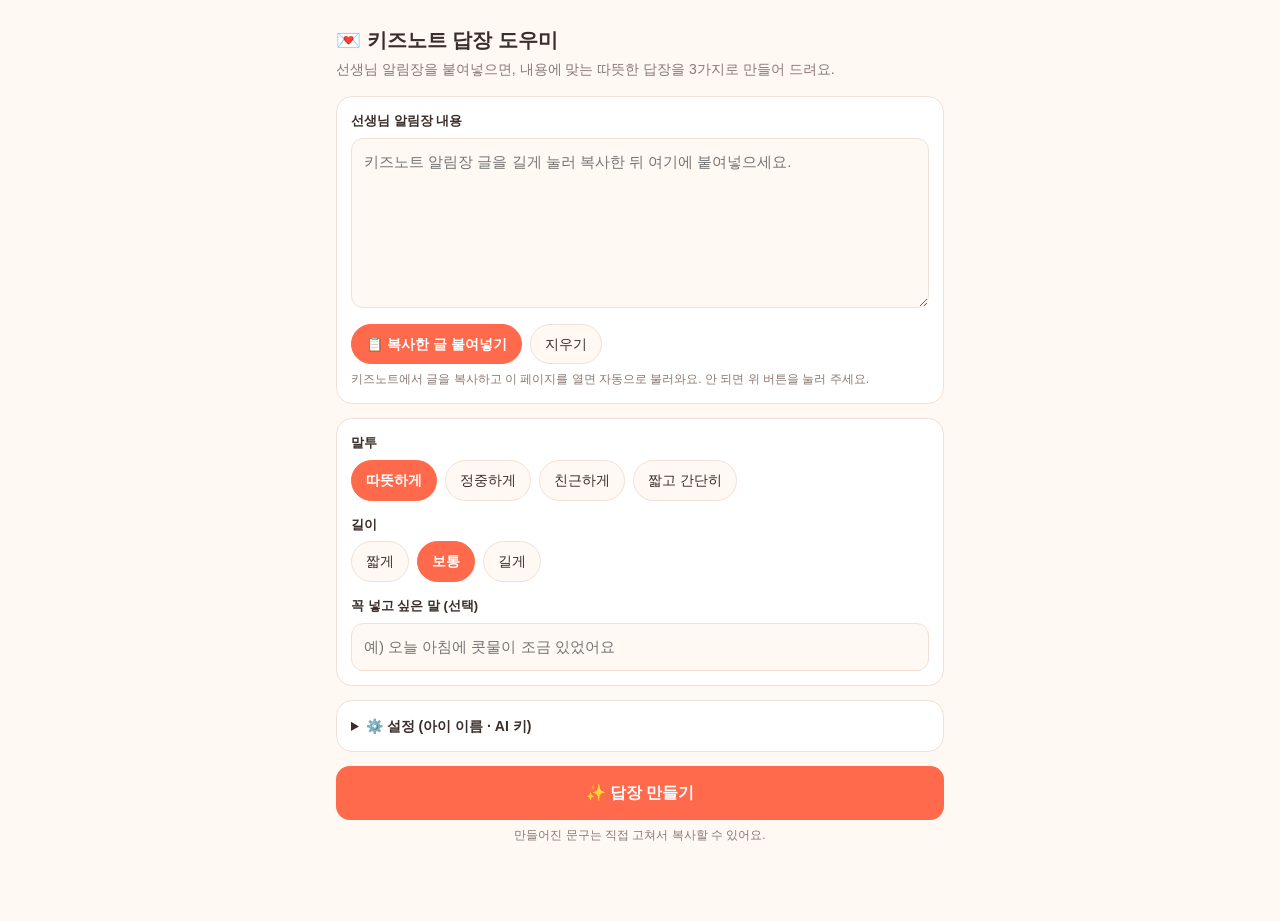
==== index.html @ 62b1a1df "Create index.html" ====
<!DOCTYPE html>
<html lang="ko">
<head>
<meta charset="UTF-8">
<meta name="viewport" content="width=device-width, initial-scale=1">
<title>키즈노트 답장 도우미</title>
<style>
  :root{
    --bg:#fff8f3; --card:#ffffff; --ink:#3a2e2a; --sub:#8a7a72; --line:#f0e1d8;
    --accent:#ff6a4d; --accent-d:#e5543a; --soft:#ffe9e1; --ok:#2e9d6a;
  }
  @media (prefers-color-scheme: dark){
    :root{ --bg:#1f1a18; --card:#2a2321; --ink:#f4e9e3; --sub:#b8a79e; --line:#3d3330; --soft:#3b2823; }
  }
  *{box-sizing:border-box}
  body{margin:0;background:var(--bg);color:var(--ink);font-family:-apple-system,BlinkMacSystemFont,"Apple SD Gothic Neo","Noto Sans KR","Malgun Gothic",sans-serif;line-height:1.6;-webkit-text-size-adjust:100%}
  .wrap{max-width:640px;margin:0 auto;padding:18px 16px 60px}
  h1{font-size:20px;margin:6px 0 2px}
  .desc{color:var(--sub);font-size:14px;margin:0 0 16px}
  .card{background:var(--card);border:1px solid var(--line);border-radius:16px;padding:14px;margin-bottom:14px}
  label.t{display:block;font-size:13px;font-weight:700;margin:0 0 6px}
  textarea,input[type=text],input[type=password]{width:100%;border:1px solid var(--line);border-radius:12px;padding:11px 12px;font:inherit;font-size:15px;background:var(--bg);color:var(--ink);resize:vertical}
  textarea:focus,input:focus{outline:2px solid var(--accent);outline-offset:0}
  #note{min-height:170px}
  .row{display:flex;gap:8px;flex-wrap:wrap}
  .chip{border:1px solid var(--line);background:var(--bg);color:var(--ink);border-radius:999px;padding:8px 14px;font:inherit;font-size:14px;cursor:pointer}
  .chip.on{background:var(--accent);border-color:var(--accent);color:#fff;font-weight:700}
  .grid2{display:grid;grid-template-columns:1fr 1fr;gap:10px}
  .btn{width:100%;border:0;border-radius:14px;background:var(--accent);color:#fff;font:inherit;font-size:16px;font-weight:700;padding:14px;cursor:pointer}
  .btn:active{background:var(--accent-d)}
  .btn:disabled{opacity:.6}
  .btn.ghost{background:var(--soft);color:var(--accent-d);padding:9px 14px;width:auto;font-size:14px}
  .tiny{font-size:12px;color:var(--sub);margin:6px 0 0}
  .notice{font-size:13px;background:var(--soft);border-radius:12px;padding:10px 12px;margin-bottom:12px}
  details summary{cursor:pointer;font-weight:700;font-size:14px}
  details .in{margin-top:12px;display:grid;gap:12px}
  .res-head{display:flex;justify-content:space-between;align-items:center;margin:4px 0 8px}
  .res-head b{font-size:15px}
  .reply textarea{min-height:130px;font-size:15px}
  .reply .bar{display:flex;justify-content:space-between;align-items:center;margin-top:8px}
  .tag{font-size:12px;color:var(--sub)}
  .toast{position:fixed;left:50%;bottom:28px;transform:translateX(-50%);background:#333;color:#fff;padding:10px 16px;border-radius:999px;font-size:14px;opacity:0;pointer-events:none;transition:opacity .2s;z-index:9}
  .toast.show{opacity:.95}
</style>
</head>
<body>
<div class="wrap">
  <h1>💌 키즈노트 답장 도우미</h1>
  <p class="desc">선생님 알림장을 붙여넣으면, 내용에 맞는 따뜻한 답장을 3가지로 만들어 드려요.</p>

  <div class="card">
    <label class="t" for="note">선생님 알림장 내용</label>
    <textarea id="note" placeholder="키즈노트 알림장 글을 길게 눌러 복사한 뒤 여기에 붙여넣으세요."></textarea>
    <div class="row" style="margin-top:8px">
      <button class="chip on" id="pasteBtn" type="button">📋 복사한 글 붙여넣기</button>
      <button class="chip" id="clearBtn" type="button">지우기</button>
    </div>
    <p class="tiny">키즈노트에서 글을 복사하고 이 페이지를 열면 자동으로 불러와요. 안 되면 위 버튼을 눌러 주세요.</p>
  </div>

  <div class="card">
    <label class="t">말투</label>
    <div class="row" id="toneRow">
      <button class="chip on" data-v="warm" type="button">따뜻하게</button>
      <button class="chip" data-v="polite" type="button">정중하게</button>
      <button class="chip" data-v="friendly" type="button">친근하게</button>
      <button class="chip" data-v="short" type="button">짧고 간단히</button>
    </div>
    <label class="t" style="margin-top:14px">길이</label>
    <div class="row" id="lenRow">
      <button class="chip" data-v="1" type="button">짧게</button>
      <button class="chip on" data-v="2" type="button">보통</button>
      <button class="chip" data-v="3" type="button">길게</button>
    </div>
    <label class="t" for="memo" style="margin-top:14px">꼭 넣고 싶은 말 (선택)</label>
    <input type="text" id="memo" placeholder="예) 오늘 아침에 콧물이 조금 있었어요">
  </div>

  <details class="card" id="settings">
    <summary>⚙️ 설정 (아이 이름 · AI 키)</summary>
    <div class="in">
      <div class="grid2">
        <div><label class="t" for="child">아이 이름</label><input type="text" id="child" placeholder="예) 건행"></div>
        <div><label class="t" for="teacher">선생님 호칭</label><input type="text" id="teacher" placeholder="예) 선생님"></div>
      </div>
      <div>
        <label class="t" for="apikey">Gemini API 키 (선택)</label>
        <input type="password" id="apikey" placeholder="입력하면 AI가 내용에 맞춰 써 줘요" autocomplete="off">
        <p class="tiny">Google AI Studio에서 발급한 키예요. 이 기기의 브라우저에만 저장돼요. 비워 두면 기본 문구로 만들어 드려요.</p>
      </div>
      <div>
        <label class="t" for="model">AI 모델 이름</label>
        <input type="text" id="model" placeholder="gemini-3.8-flash">
        <p class="tiny">모델이 바뀌어 오류가 나면 이 칸의 이름만 최신 Flash 모델로 바꿔 주세요.</p>
      </div>
      <button class="btn ghost" id="saveBtn" type="button" style="justify-self:start">설정 저장</button>
    </div>
  </details>

  <button class="btn" id="genBtn" type="button">✨ 답장 만들기</button>
  <p class="tiny" style="text-align:center">만들어진 문구는 직접 고쳐서 복사할 수 있어요.</p>

  <div id="out" style="margin-top:16px"></div>
</div>
<div class="toast" id="toast"></div>

<script>
(function(){
  'use strict';
  var $ = function(id){ return document.getElementById(id); };
  var DEFAULT_MODEL = 'gemini-3.8-flash';
  var state = { tone:'warm', len:'2' };

  /* ---------- 저장/불러오기 ---------- */
  function store(k, v){ try{ localStorage.setItem('kdn_'+k, v); }catch(e){} }
  function load(k){ try{ return localStorage.getItem('kdn_'+k) || ''; }catch(e){ return ''; } }

  function init(){
    $('child').value = load('child');
    $('teacher').value = load('teacher');
    $('apikey').value = load('apikey');
    $('model').value = load('model');
    var t = load('tone'), l = load('len');
    if(t) state.tone = t;
    if(l) state.len = l;
    syncChips();
  }
  function syncChips(){
    [].forEach.call(document.querySelectorAll('#toneRow .chip'), function(b){ b.classList.toggle('on', b.dataset.v===state.tone); });
    [].forEach.call(document.querySelectorAll('#lenRow .chip'), function(b){ b.classList.toggle('on', b.dataset.v===state.len); });
  }
  $('toneRow').addEventListener('click', function(e){
    var b = e.target.closest('.chip'); if(!b) return;
    state.tone = b.dataset.v; store('tone', state.tone); syncChips();
  });
  $('lenRow').addEventListener('click', function(e){
    var b = e.target.closest('.chip'); if(!b) return;
    state.len = b.dataset.v; store('len', state.len); syncChips();
  });
  $('saveBtn').addEventListener('click', function(){
    store('child', $('child').value.trim());
    store('teacher', $('teacher').value.trim());
    store('apikey', $('apikey').value.trim());
    store('model', $('model').value.trim());
    toast('설정을 저장했어요');
  });
  $('clearBtn').addEventListener('click', function(){ $('note').value=''; $('note').focus(); });

  /* ---------- 클립보드 자동 불러오기 ---------- */
  var lastClip = load('lastclip');
  function norm(t){ return String(t||'').trim().slice(0,2000); }
  function setLastClip(t){ lastClip = norm(t); store('lastclip', lastClip); }

  function fromClipboard(auto){
    if(!(navigator.clipboard && navigator.clipboard.readText)){
      if(!auto) toast('이 환경에서는 자동 붙여넣기가 막혀 있어요. 입력칸을 길게 눌러 붙여넣어 주세요');
      return;
    }
    navigator.clipboard.readText().then(function(raw){
      var t = norm(raw);
      if(!t){ if(!auto) toast('복사된 글이 없어요'); return; }
      if(auto && (t.length < 20 || t === lastClip || t === norm($('note').value))) return;
      setLastClip(t);
      $('note').value = String(raw).trim();
      toast('복사한 알림장을 불러왔어요');
      generate();
    }).catch(function(){
      if(!auto) toast('클립보드를 읽을 수 없어요. 입력칸을 길게 눌러 붙여넣어 주세요');
    });
  }
  $('pasteBtn').addEventListener('click', function(){ fromClipboard(false); });
  document.addEventListener('visibilitychange', function(){ if(document.visibilityState==='visible') fromClipboard(true); });
  window.addEventListener('focus', function(){ fromClipboard(true); });

  function toast(msg){
    var t = $('toast'); t.textContent = msg; t.classList.add('show');
    clearTimeout(toast._t); toast._t = setTimeout(function(){ t.classList.remove('show'); }, 1800);
  }

  /* ---------- 한글 조사 ---------- */
  function hasBatchim(w){
    var c = w.charCodeAt(w.length-1);
    if(c<0xAC00 || c>0xD7A3) return false;
    return ((c-0xAC00)%28)!==0;
  }
  function eulReul(w){ return w + (hasBatchim(w) ? '을' : '를'); }
  function childRef(name){ return hasBatchim(name) ? name+'이' : name; }  // 건행 -> 건행이, 지아 -> 지아

  /* ---------- 유틸 ---------- */
  function rnd(n){ return Math.floor(Math.random()*n); }
  function pick(arr){ return arr[rnd(arr.length)]; }
  function shuffle(a){ a = a.slice(); for(var i=a.length-1;i>0;i--){ var j=rnd(i+1); var t=a[i]; a[i]=a[j]; a[j]=t; } return a; }
  function fill(s, c){
    return s.replace(/\{(\w+)\}/g, function(_, k){ return c[k]!==undefined ? c[k] : ''; });
  }

  /* ---------- 기본 문구(오프라인) ---------- */
  var FOODS = ['오징어','불고기','소고기','돼지고기','닭고기','치킨','생선','새우','계란','두부','고구마','감자','과일','딸기','귤','사과','바나나','수박','포도','미역국','카레','짜장','볶음밥','국수','우동','떡','빵','우유','요거트'];

  var OPEN = {
    warm:[ '{t}, 오늘도 {n}의 하루를 이렇게 자세히 전해 주셔서 정말 감사해요.',
           '{t}~ 매일 {n} 이야기를 정성껏 써 주셔서 항상 감사드려요.',
           '{t}, 따뜻한 알림장 잘 읽었어요. 덕분에 {n}의 하루가 눈에 그려져요.' ],
    polite:[ '안녕하세요, {t}. 오늘도 {n}의 하루를 자세히 알려 주셔서 감사합니다.',
             '{t}, 알림장 잘 확인했습니다. 늘 세심하게 살펴 주셔서 감사드립니다.',
             '안녕하세요, {t}. 정성스러운 알림장 감사합니다.' ],
    friendly:[ '{t}~ 오늘도 알림장 감사해요! 읽는 내내 웃음이 났어요 😊',
               '{t}, 알림장 보고 하루 피로가 싹 풀렸어요! 감사해요 😊',
               '{t}~ 오늘 {n} 이야기 들으니 너무 반가워요! 감사해요 😊' ],
    short:[ '{t}, 알림장 잘 읽었어요. 감사합니다!',
            '{t}, 오늘도 감사합니다 😊',
            '{t}, 늘 감사드려요.' ]
  };

  function closings(tone, isFri, isWeekend){
    if(isWeekend){
      return { warm:['편안하고 행복한 주말 보내세요 💛'], polite:['편안한 주말 보내시길 바랍니다.'], friendly:['주말 잘 보내세요~ 😊'], short:['좋은 하루 보내세요!'] }[tone];
    }
    if(isFri){
      return {
        warm:['{t}도 주말 푹 쉬시고 행복한 시간 보내세요 💛','한 주 동안 고생 많으셨어요. 즐거운 주말 보내세요 😊'],
        polite:['한 주 동안 수고 많으셨습니다. 편안한 주말 보내세요.','늘 감사드립니다. 즐거운 주말 보내세요.'],
        friendly:['주말 잘 보내세요~ 월요일에 또 만나요 😊','한 주 고생 많으셨어요~ 주말엔 푹 쉬세요 💛'],
        short:['즐거운 주말 보내세요!','주말 잘 보내세요 😊']
      }[tone];
    }
    return {
      warm:['{t}도 오늘 하루 고생 많으셨어요. 늘 감사드려요 💛','내일도 잘 부탁드려요. 항상 감사해요 😊'],
      polite:['오늘도 수고 많으셨습니다. 늘 감사드립니다.','내일도 잘 부탁드립니다.'],
      friendly:['내일도 잘 부탁드려요~ 😊','오늘도 고생 많으셨어요~ 💛'],
      short:['내일도 잘 부탁드려요!','오늘도 감사합니다 😊']
    }[tone];
  }

  /* 주제 감지 (우선순위 순) */
  var TOPICS = [
    { key:'health', re:/감기|기침|콧물|컨디션|아프|투약|병원|다쳤|상처|열이|열도|미열|발열|약을/ ,
      lines:[ '컨디션까지 세심하게 살펴 주셔서 정말 감사해요. 집에서도 {n} 잘 살펴볼게요.',
              '알려 주신 내용 잘 확인했어요. 집에서도 {n} 상태를 꼼꼼히 챙기겠습니다.' ] },
    { key:'notice', re:/준비물|가져|부탁|안내|공지|내일|다음 주|월요일|행사|제출|신청/ ,
      lines:[ '안내해 주신 내용 잘 확인했어요. 빠짐없이 챙겨 보낼게요.',
              '공지해 주신 내용 확인했습니다. 잘 준비해서 보내겠습니다.' ] },
    { key:'meal', re:/점심|간식|급식|반찬|식사|먹/ ,
      lines:[ '{food}맛있게 먹었다니 마음이 놓여요. 집에서도 한번 해 줘 봐야겠어요.',
              '{food}잘 먹었다는 얘기에 저도 흐뭇해졌어요.',
              '{nT} 밥도 맛있게 먹고 왔나 봐요. 챙겨 주셔서 감사해요.' ] },
    { key:'play', re:/놀이|놀았|놀이터|뛰|달리|게임|신체|율동/ ,
      lines:[ '신나게 뛰어놀았을 모습이 눈에 선해요.',
              '{nT} 오늘도 마음껏 놀았나 봐요. 집에 오면 뭐가 제일 재밌었는지 물어봐야겠어요.',
              '즐겁게 놀았다니 저도 덩달아 기분이 좋아져요.' ] },
    { key:'art', re:/그리|만들|미술|색칠|꾸미|공작|종이|찰흙/ ,
      lines:[ '직접 만들고 꾸몄다니 얼마나 열심히 했을지 궁금해요.',
              '{nT} 집에 와서 오늘 만든 이야기를 한참 들려줄 것 같아요.' ] },
    { key:'music', re:/노래|음악|악기|춤/ ,
      lines:[ '{nT} 집에 와서도 오늘 배운 노래를 흥얼거릴 것 같아요.',
              '노래하고 춤추는 시간이 즐거웠다니 다행이에요.' ] },
    { key:'outdoor', re:/산책|바깥|나들이|견학|소풍|밖에/ ,
      lines:[ '바깥 활동까지 챙겨 주셔서 감사해요. 많이 신나 했을 것 같아요.',
              '좋은 경험을 하게 해 주셔서 감사합니다.' ] },
    { key:'nap', re:/낮잠/ ,
      lines:[ '낮잠 시간까지 살뜰히 살펴 주셔서 감사해요.' ] },
    { key:'friend', re:/친구|함께|같이|사이좋/ ,
      lines:[ '친구들과 함께 어울리는 모습이 참 보기 좋아요.',
              '친구들과 즐겁게 지낸다니 감사하고 든든해요.' ] },
    { key:'emotion', re:/웃|행복|사랑스|귀여|신나|즐거/ ,
      lines:[ '환하게 웃었다는 얘기에 저도 미소가 지어졌어요.',
              '{nT} 선생님 덕분에 늘 웃으며 지내는 것 같아요.' ] }
  ];
  var GENERIC = [ '{nT} 오늘도 선생님 덕분에 즐거운 하루를 보냈을 것 같아요.',
                  '{n}의 하루를 이렇게 알 수 있어 정말 든든해요.',
                  '선생님이 계셔서 안심하고 맡길 수 있어요.' ];

  function detectFood(text){
    for(var i=0;i<FOODS.length;i++){ if(text.indexOf(FOODS[i])>-1) return FOODS[i]; }
    return '';
  }

  function templateReplies(note, o){
    var name = o.child || '우리 아이';
    var n = o.child ? childRef(o.child) : '우리 아이';
    var ctx = { n:n, nT:(o.child ? n+'는' : '우리 아이는'), t:o.teacher || '선생님', food:'' };
    var food = detectFood(note);
    if(food) ctx.food = eulReul(food) + ' ';

    var found = TOPICS.filter(function(tp){ return tp.re.test(note); });
    if(!found.length) found = [{ key:'generic', lines:GENERIC }];

    var d = new Date().getDay();
    var isFri = d===5, isWeekend = (d===0||d===6);
    var want = parseInt(o.len,10) || 2;
    if(o.tone==='short') want = 1;

    var opens = shuffle(OPEN[o.tone]);
    var closes = shuffle(closings(o.tone, isFri, isWeekend));
    var out = [];
    for(var i=0;i<3;i++){
      var rot = found.slice(i % found.length).concat(found.slice(0, i % found.length));
      var parts = [];
      for(var k=0;k<rot.length && parts.length<want;k++){
        var line = pick(rot[k].lines);
        parts.push(fill(line, ctx).replace(/\s+/g,' ').trim());
      }
      if(parts.length<want && found[0].key!=='generic'){
        parts.push(fill(pick(GENERIC), ctx));
      }
      var txt = fill(opens[i % opens.length], ctx);
      if(parts.length) txt += '\n' + parts.join(' ');
      if(o.memo) txt += '\n' + o.memo.replace(/\s+$/,'');
      txt += '\n' + fill(closes[i % closes.length], ctx);
      out.push(txt);
    }
    return out;
  }

  /* ---------- Gemini ---------- */
  function buildPrompt(note, o){
    var toneMap = { warm:'따뜻하고 다정하게', polite:'정중하고 단정하게', friendly:'친근하고 밝게', short:'아주 짧고 간단하게' };
    var lenMap = { '1':'2~3문장', '2':'4~5문장', '3':'6~8문장' };
    var days = ['일','월','화','수','목','금','토'];
    var d = new Date().getDay();
    var len = o.tone==='short' ? '1~2문장' : lenMap[o.len];
    return [
      '당신은 어린이집/유치원 학부모를 돕는 글쓰기 도우미입니다.',
      '아래는 선생님이 키즈노트 알림장에 쓴 글입니다. 학부모가 선생님께 보낼 답장 문구를 서로 다르게 3가지 작성하세요.',
      '',
      '[규칙]',
      '- 반드시 한국어 존댓말(해요체 또는 합니다체)로 씁니다.',
      '- 말투: ' + toneMap[o.tone] + '. 길이: ' + len + '.',
      '- 알림장에 나온 구체적인 내용(활동, 음식, 아이의 모습 등) 1~2가지를 자연스럽게 언급합니다.',
      '- 선생님의 정성과 수고에 대한 감사 표현을 넣습니다.',
      '- 알림장에 없는 사실, 아이의 병력·성격·가정 사정을 지어내지 않습니다.',
      '- 이모지는 0~2개만, 과장되거나 낯간지러운 표현은 피합니다.',
      '- 3가지 답장은 첫 문장과 구성이 서로 달라야 합니다.',
      '- 오늘은 ' + days[d] + '요일입니다. 금요일이면 주말 인사를, 토·일이면 편안한 하루 인사를, 그 외에는 내일도 잘 부탁드린다는 식의 마무리를 사용하세요.',
      '',
      '[아이 이름] ' + (o.child || '(미입력: "우리 아이"로 표현)'),
      '[선생님 호칭] ' + (o.teacher || '선생님'),
      o.memo ? '[꼭 넣어야 할 말] ' + o.memo : '',
      '',
      '[선생님 알림장]',
      note,
      '',
      '[출력 형식] 다른 설명 없이 JSON 문자열 배열만 출력합니다. 예: ["답장1","답장2","답장3"]'
    ].filter(function(x,i,a){ return x!=='' || (a[i-1]!=='' ); }).join('\n');
  }

  function parseReplies(text){
    var s = String(text||'').trim().replace(/^```(?:json)?/i,'').replace(/```$/,'').trim();
    var j = JSON.parse(s);
    if(j && !Array.isArray(j)){ j = j.replies || j.answers || Object.keys(j).map(function(k){ return j[k]; }); }
    if(!Array.isArray(j)) throw new Error('형식 오류');
    j = j.map(function(x){ return String(x).trim(); }).filter(Boolean);
    if(!j.length) throw new Error('빈 응답');
    return j.slice(0,3);
  }

  function geminiReplies(note, o){
    var model = o.model || DEFAULT_MODEL;
    var url = 'https://generativelanguage.googleapis.com/v1beta/models/' + encodeURIComponent(model) + ':generateContent';
    var ctl = new AbortController();
    var timer = setTimeout(function(){ ctl.abort(); }, 25000);
    return fetch(url, {
      method:'POST',
      signal: ctl.signal,
      headers:{ 'Content-Type':'application/json', 'x-goog-api-key': o.apikey },
      body: JSON.stringify({
        contents:[{ role:'user', parts:[{ text: buildPrompt(note, o) }] }],
        generationConfig:{ responseMimeType:'application/json' }
      })
    }).then(function(r){
      clearTimeout(timer);
      return r.json().then(function(j){
        if(!r.ok){ throw new Error((j && j.error && j.error.message) ? j.error.message : ('HTTP '+r.status)); }
        var parts = j && j.candidates && j.candidates[0] && j.candidates[0].content && j.candidates[0].content.parts;
        var txt = (parts||[]).map(function(p){ return p.text||''; }).join('');
        return parseReplies(txt);
      });
    });
  }

  /* ---------- 화면 출력 ---------- */
  function copyText(text, ta){
    function fallback(){
      try{ ta.focus(); ta.select(); var ok = document.execCommand('copy'); ta.setSelectionRange(0,0); return ok; }catch(e){ return false; }
    }
    if(navigator.clipboard && navigator.clipboard.writeText){
      return navigator.clipboard.writeText(text).then(function(){ return true; }, function(){ return fallback(); });
    }
    return Promise.resolve(fallback());
  }

  function render(replies, mode, notice){
    var out = $('out'); out.innerHTML = '';
    if(notice){
      var nb = document.createElement('div'); nb.className='notice'; nb.textContent = notice; out.appendChild(nb);
    }
    var head = document.createElement('div'); head.className='res-head';
    var b = document.createElement('b'); b.textContent = '답장 ' + replies.length + '가지';
    var again = document.createElement('button'); again.className='btn ghost'; again.type='button'; again.textContent='🔄 다시 만들기';
    again.addEventListener('click', generate);
    head.appendChild(b); head.appendChild(again); out.appendChild(head);

    replies.forEach(function(r, i){
      var card = document.createElement('div'); card.className='card reply';
      var ta = document.createElement('textarea'); ta.value = r;
      ta.addEventListener('input', function(){ ta.style.height='auto'; ta.style.height = (ta.scrollHeight+4)+'px'; });
      var bar = document.createElement('div'); bar.className='bar';
      var tag = document.createElement('span'); tag.className='tag'; tag.textContent = (mode==='ai' ? 'AI 문구 ' : '기본 문구 ') + (i+1);
      var cp = document.createElement('button'); cp.className='btn ghost'; cp.type='button'; cp.textContent='📋 복사';
      cp.addEventListener('click', function(){
        setLastClip(ta.value);  // 내가 복사한 답장을 다음 알림장으로 착각하지 않도록
        copyText(ta.value, ta).then(function(ok){
          toast(ok ? '복사했어요! 키즈노트에 붙여넣기 하세요' : '복사가 막혀 있어요. 글을 길게 눌러 직접 복사해 주세요');
        });
      });
      bar.appendChild(tag); bar.appendChild(cp);
      card.appendChild(ta); card.appendChild(bar); out.appendChild(card);
      setTimeout(function(){ ta.style.height='auto'; ta.style.height=(ta.scrollHeight+4)+'px'; }, 0);
    });
    out.scrollIntoView({ behavior:'smooth', block:'start' });
  }

  var busy = false;
  function generate(){
    if(busy) return;
    var note = $('note').value.trim();
    if(!note){ toast('선생님 알림장 내용을 먼저 붙여넣어 주세요'); $('note').focus(); return; }
    var o = {
      tone: state.tone, len: state.len,
      child: $('child').value.trim() || load('child'),
      teacher: $('teacher').value.trim() || load('teacher'),
      apikey: $('apikey').value.trim() || load('apikey'),
      model: $('model').value.trim() || load('model'),
      memo: $('memo').value.trim()
    };
    var btn = $('genBtn'); busy = true; btn.disabled = true; btn.textContent = '쓰는 중이에요…';
    function done(){ busy=false; btn.disabled=false; btn.textContent='✨ 답장 만들기'; }

    if(o.apikey){
      geminiReplies(note, o).then(function(rs){
        render(rs, 'ai'); done();
      }).catch(function(err){
        var why = (err && err.name==='AbortError') ? '응답이 너무 늦어요' : (err && err.message ? err.message : '알 수 없는 오류');
        if(String(why).length>90) why = String(why).slice(0,90)+'…';
        render(templateReplies(note, o), 'tpl', 'AI 연결에 실패해서(' + why + ') 기본 문구로 만들었어요. 키와 모델 이름을 확인해 주세요.');
        done();
      });
    } else {
      render(templateReplies(note, o), 'tpl', o.apikey ? '' : 'AI 키가 없어서 기본 문구로 만들었어요. 설정에서 Gemini 키를 넣으면 알림장 내용에 더 맞게 써 줘요.');
      done();
    }
  }
  $('genBtn').addEventListener('click', generate);

  init();
  fromClipboard(true);
})();
</script>
</body>
</html>
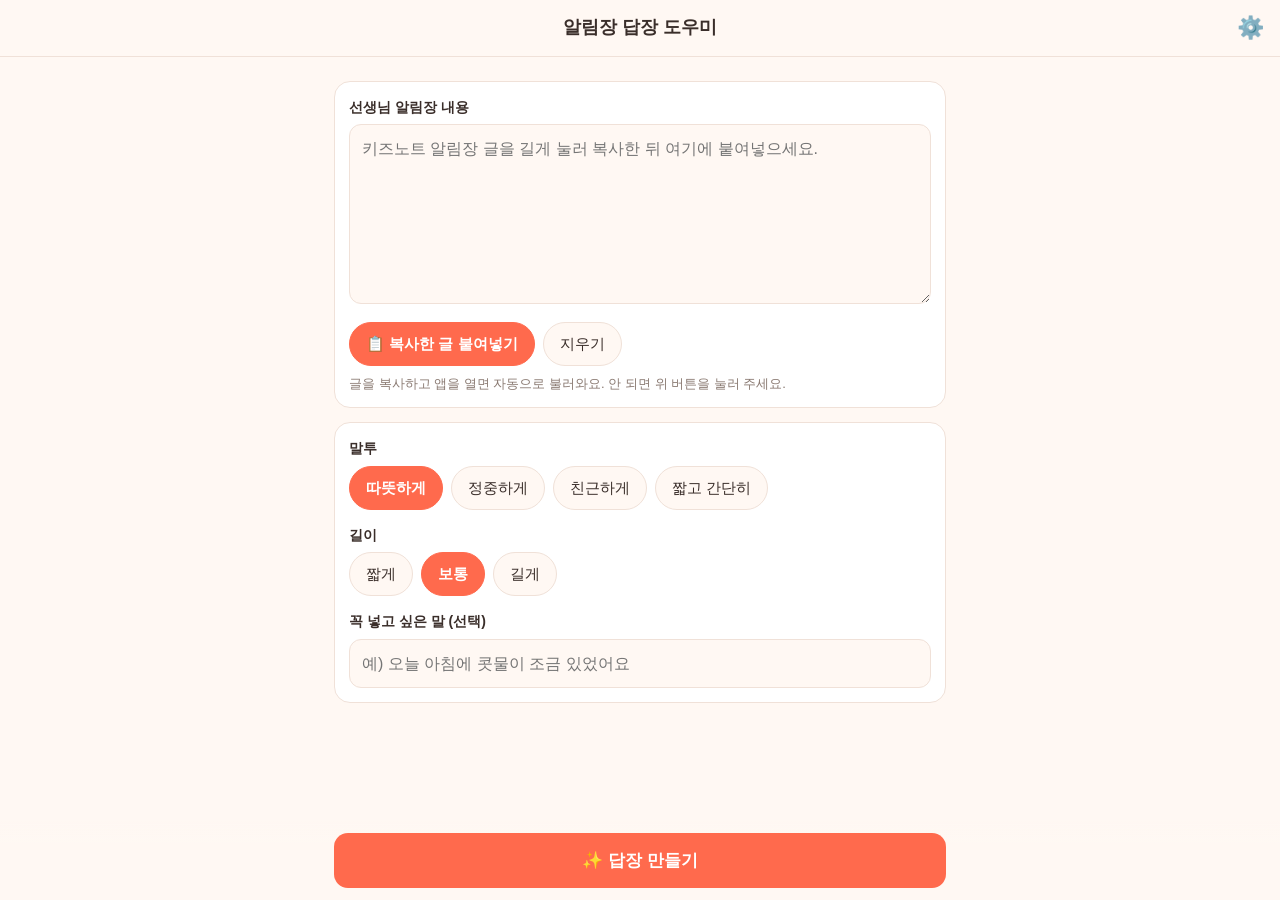
==== commit 6c953822: "PWA 버전 1.0.0: 설치형 앱, 뒤로가기, 오프라인, 개인정보 처리방침" ====
--- a/index.html
+++ b/index.html
@@ -2,459 +2,124 @@
 <html lang="ko">
 <head>
 <meta charset="UTF-8">
-<meta name="viewport" content="width=device-width, initial-scale=1">
-<title>키즈노트 답장 도우미</title>
-<style>
-  :root{
-    --bg:#fff8f3; --card:#ffffff; --ink:#3a2e2a; --sub:#8a7a72; --line:#f0e1d8;
-    --accent:#ff6a4d; --accent-d:#e5543a; --soft:#ffe9e1; --ok:#2e9d6a;
-  }
-  @media (prefers-color-scheme: dark){
-    :root{ --bg:#1f1a18; --card:#2a2321; --ink:#f4e9e3; --sub:#b8a79e; --line:#3d3330; --soft:#3b2823; }
-  }
-  *{box-sizing:border-box}
-  body{margin:0;background:var(--bg);color:var(--ink);font-family:-apple-system,BlinkMacSystemFont,"Apple SD Gothic Neo","Noto Sans KR","Malgun Gothic",sans-serif;line-height:1.6;-webkit-text-size-adjust:100%}
-  .wrap{max-width:640px;margin:0 auto;padding:18px 16px 60px}
-  h1{font-size:20px;margin:6px 0 2px}
-  .desc{color:var(--sub);font-size:14px;margin:0 0 16px}
-  .card{background:var(--card);border:1px solid var(--line);border-radius:16px;padding:14px;margin-bottom:14px}
-  label.t{display:block;font-size:13px;font-weight:700;margin:0 0 6px}
-  textarea,input[type=text],input[type=password]{width:100%;border:1px solid var(--line);border-radius:12px;padding:11px 12px;font:inherit;font-size:15px;background:var(--bg);color:var(--ink);resize:vertical}
-  textarea:focus,input:focus{outline:2px solid var(--accent);outline-offset:0}
-  #note{min-height:170px}
-  .row{display:flex;gap:8px;flex-wrap:wrap}
-  .chip{border:1px solid var(--line);background:var(--bg);color:var(--ink);border-radius:999px;padding:8px 14px;font:inherit;font-size:14px;cursor:pointer}
-  .chip.on{background:var(--accent);border-color:var(--accent);color:#fff;font-weight:700}
-  .grid2{display:grid;grid-template-columns:1fr 1fr;gap:10px}
-  .btn{width:100%;border:0;border-radius:14px;background:var(--accent);color:#fff;font:inherit;font-size:16px;font-weight:700;padding:14px;cursor:pointer}
-  .btn:active{background:var(--accent-d)}
-  .btn:disabled{opacity:.6}
-  .btn.ghost{background:var(--soft);color:var(--accent-d);padding:9px 14px;width:auto;font-size:14px}
-  .tiny{font-size:12px;color:var(--sub);margin:6px 0 0}
-  .notice{font-size:13px;background:var(--soft);border-radius:12px;padding:10px 12px;margin-bottom:12px}
-  details summary{cursor:pointer;font-weight:700;font-size:14px}
-  details .in{margin-top:12px;display:grid;gap:12px}
-  .res-head{display:flex;justify-content:space-between;align-items:center;margin:4px 0 8px}
-  .res-head b{font-size:15px}
-  .reply textarea{min-height:130px;font-size:15px}
-  .reply .bar{display:flex;justify-content:space-between;align-items:center;margin-top:8px}
-  .tag{font-size:12px;color:var(--sub)}
-  .toast{position:fixed;left:50%;bottom:28px;transform:translateX(-50%);background:#333;color:#fff;padding:10px 16px;border-radius:999px;font-size:14px;opacity:0;pointer-events:none;transition:opacity .2s;z-index:9}
-  .toast.show{opacity:.95}
-</style>
+<meta name="viewport" content="width=device-width, initial-scale=1, viewport-fit=cover, interactive-widget=resizes-content">
+<meta http-equiv="Content-Security-Policy" content="default-src 'self'; script-src 'self'; style-src 'self'; img-src 'self' data:; connect-src 'self' https://generativelanguage.googleapis.com; manifest-src 'self'; base-uri 'none'; form-action 'none'">
+<title>알림장 답장 도우미</title>
+<meta name="description" content="선생님 알림장을 붙여넣으면 따뜻한 답장 문구를 만들어 드려요.">
+<meta name="theme-color" content="#ff6a4d">
+<meta name="color-scheme" content="light dark">
+<meta name="mobile-web-app-capable" content="yes">
+<meta name="apple-mobile-web-app-capable" content="yes">
+<meta name="apple-mobile-web-app-title" content="답장도우미">
+<meta name="apple-mobile-web-app-status-bar-style" content="default">
+<link rel="manifest" href="manifest.webmanifest">
+<link rel="icon" type="image/png" href="icon-192.png">
+<link rel="apple-touch-icon" href="apple-touch-icon.png">
+<link rel="stylesheet" href="style.css">
 </head>
 <body>
-<div class="wrap">
-  <h1>💌 키즈노트 답장 도우미</h1>
-  <p class="desc">선생님 알림장을 붙여넣으면, 내용에 맞는 따뜻한 답장을 3가지로 만들어 드려요.</p>
 
-  <div class="card">
-    <label class="t" for="note">선생님 알림장 내용</label>
-    <textarea id="note" placeholder="키즈노트 알림장 글을 길게 눌러 복사한 뒤 여기에 붙여넣으세요."></textarea>
-    <div class="row" style="margin-top:8px">
-      <button class="chip on" id="pasteBtn" type="button">📋 복사한 글 붙여넣기</button>
-      <button class="chip" id="clearBtn" type="button">지우기</button>
+<header class="top">
+  <button class="icon vis-hidden" id="backBtn" type="button" aria-label="뒤로 가기">←</button>
+  <h1 id="title">알림장 답장 도우미</h1>
+  <button class="icon" id="gearBtn" type="button" aria-label="설정">⚙️</button>
+</header>
+
+<main>
+  <!-- 1) 홈: 알림장 입력 -->
+  <section class="screen" id="screen-home">
+    <div class="banner" id="installBanner" hidden>
+      <span id="installMsg"></span>
+      <button class="btn ghost" id="installBtn" type="button" hidden>설치</button>
+      <button class="icon sm" id="installClose" type="button" aria-label="닫기">✕</button>
     </div>
-    <p class="tiny">키즈노트에서 글을 복사하고 이 페이지를 열면 자동으로 불러와요. 안 되면 위 버튼을 눌러 주세요.</p>
-  </div>
 
-  <div class="card">
-    <label class="t">말투</label>
-    <div class="row" id="toneRow">
-      <button class="chip on" data-v="warm" type="button">따뜻하게</button>
-      <button class="chip" data-v="polite" type="button">정중하게</button>
-      <button class="chip" data-v="friendly" type="button">친근하게</button>
-      <button class="chip" data-v="short" type="button">짧고 간단히</button>
+    <div class="card">
+      <label class="t" for="note">선생님 알림장 내용</label>
+      <textarea id="note" placeholder="키즈노트 알림장 글을 길게 눌러 복사한 뒤 여기에 붙여넣으세요."></textarea>
+      <div class="row mt">
+        <button class="chip on" id="pasteBtn" type="button">📋 복사한 글 붙여넣기</button>
+        <button class="chip" id="clearBtn" type="button">지우기</button>
+      </div>
+      <p class="tiny">글을 복사하고 앱을 열면 자동으로 불러와요. 안 되면 위 버튼을 눌러 주세요.</p>
     </div>
-    <label class="t" style="margin-top:14px">길이</label>
-    <div class="row" id="lenRow">
-      <button class="chip" data-v="1" type="button">짧게</button>
-      <button class="chip on" data-v="2" type="button">보통</button>
-      <button class="chip" data-v="3" type="button">길게</button>
+
+    <div class="card">
+      <label class="t">말투</label>
+      <div class="row" id="toneRow">
+        <button class="chip on" data-v="warm" type="button">따뜻하게</button>
+        <button class="chip" data-v="polite" type="button">정중하게</button>
+        <button class="chip" data-v="friendly" type="button">친근하게</button>
+        <button class="chip" data-v="short" type="button">짧고 간단히</button>
+      </div>
+      <label class="t gap">길이</label>
+      <div class="row" id="lenRow">
+        <button class="chip" data-v="1" type="button">짧게</button>
+        <button class="chip on" data-v="2" type="button">보통</button>
+        <button class="chip" data-v="3" type="button">길게</button>
+      </div>
+      <label class="t gap" for="memo">꼭 넣고 싶은 말 (선택)</label>
+      <input type="text" id="memo" placeholder="예) 오늘 아침에 콧물이 조금 있었어요" autocomplete="off" enterkeyhint="done">
     </div>
-    <label class="t" for="memo" style="margin-top:14px">꼭 넣고 싶은 말 (선택)</label>
-    <input type="text" id="memo" placeholder="예) 오늘 아침에 콧물이 조금 있었어요">
-  </div>
+  </section>
 
-  <details class="card" id="settings">
-    <summary>⚙️ 설정 (아이 이름 · AI 키)</summary>
-    <div class="in">
+  <!-- 2) 결과 -->
+  <section class="screen" id="screen-result" hidden>
+    <div class="notice" id="notice" hidden></div>
+    <div class="res-actions"><button class="btn ghost" id="againBtn" type="button">🔄 다시 만들기</button></div>
+    <div id="replies"></div>
+    <details class="card">
+      <summary>선생님 글 다시 보기</summary>
+      <p class="src" id="srcText"></p>
+    </details>
+  </section>
+
+  <!-- 3) 설정 -->
+  <section class="screen" id="screen-settings" hidden>
+    <div class="card">
+      <p class="sec-title">기본 정보</p>
       <div class="grid2">
-        <div><label class="t" for="child">아이 이름</label><input type="text" id="child" placeholder="예) 건행"></div>
-        <div><label class="t" for="teacher">선생님 호칭</label><input type="text" id="teacher" placeholder="예) 선생님"></div>
+        <div><label class="t" for="child">아이 이름</label><input type="text" id="child" placeholder="예) 건행" autocomplete="off"></div>
+        <div><label class="t" for="teacher">선생님 호칭</label><input type="text" id="teacher" placeholder="예) 선생님" autocomplete="off"></div>
       </div>
-      <div>
-        <label class="t" for="apikey">Gemini API 키 (선택)</label>
-        <input type="password" id="apikey" placeholder="입력하면 AI가 내용에 맞춰 써 줘요" autocomplete="off">
-        <p class="tiny">Google AI Studio에서 발급한 키예요. 이 기기의 브라우저에만 저장돼요. 비워 두면 기본 문구로 만들어 드려요.</p>
+      <p class="tiny">입력하면 자동으로 저장돼요.</p>
+    </div>
+
+    <div class="card">
+      <p class="sec-title">AI로 더 자연스럽게 (선택)</p>
+      <div class="field">
+        <label class="t" for="apikey">Gemini API 키</label>
+        <div class="pw">
+          <input type="password" id="apikey" placeholder="비워 두면 기본 문구로 만들어요" autocomplete="off" autocapitalize="off" spellcheck="false">
+          <button type="button" id="pwToggle">보기</button>
+        </div>
       </div>
-      <div>
+      <div class="field">
         <label class="t" for="model">AI 모델 이름</label>
-        <input type="text" id="model" placeholder="gemini-3.8-flash">
-        <p class="tiny">모델이 바뀌어 오류가 나면 이 칸의 이름만 최신 Flash 모델로 바꿔 주세요.</p>
+        <input type="text" id="model" placeholder="gemini-3.8-flash" autocomplete="off" autocapitalize="off" spellcheck="false">
       </div>
-      <button class="btn ghost" id="saveBtn" type="button" style="justify-self:start">설정 저장</button>
+      <p class="tiny">키를 넣으면 알림장 글이 Google Gemini로 전송돼 답장을 만들어요. 키는 이 기기에만 저장돼요. 모델이 바뀌어 오류가 나면 이 칸의 이름만 최신 Flash 모델로 바꿔 주세요.</p>
     </div>
-  </details>
 
+    <div class="card">
+      <p class="sec-title">앱</p>
+      <div id="installRow" hidden>
+        <button class="btn line" id="installBtn2" type="button">📲 홈 화면에 앱으로 설치</button>
+        <p class="tiny" id="iosHint" hidden>아이폰은 공유 버튼(□↑)을 누른 뒤 "홈 화면에 추가"를 선택해 주세요.</p>
+      </div>
+      <a class="link" href="privacy.html">개인정보 처리방침</a>
+      <button class="btn line" id="wipeBtn" type="button">저장된 데이터 모두 지우기</button>
+      <p class="tiny" id="verText"></p>
+    </div>
+    <p class="foot">키즈노트는 해당 사업자의 상표예요. 이 앱은 키즈노트와 관련 없는 개인이 만든 비공식 도구예요.</p>
+  </section>
+</main>
+
+<div class="bottombar" id="homeBar">
   <button class="btn" id="genBtn" type="button">✨ 답장 만들기</button>
-  <p class="tiny" style="text-align:center">만들어진 문구는 직접 고쳐서 복사할 수 있어요.</p>
-
-  <div id="out" style="margin-top:16px"></div>
 </div>
-<div class="toast" id="toast"></div>
-
-<script>
-(function(){
-  'use strict';
-  var $ = function(id){ return document.getElementById(id); };
-  var DEFAULT_MODEL = 'gemini-3.8-flash';
-  var state = { tone:'warm', len:'2' };
-
-  /* ---------- 저장/불러오기 ---------- */
-  function store(k, v){ try{ localStorage.setItem('kdn_'+k, v); }catch(e){} }
-  function load(k){ try{ return localStorage.getItem('kdn_'+k) || ''; }catch(e){ return ''; } }
-
-  function init(){
-    $('child').value = load('child');
-    $('teacher').value = load('teacher');
-    $('apikey').value = load('apikey');
-    $('model').value = load('model');
-    var t = load('tone'), l = load('len');
-    if(t) state.tone = t;
-    if(l) state.len = l;
-    syncChips();
-  }
-  function syncChips(){
-    [].forEach.call(document.querySelectorAll('#toneRow .chip'), function(b){ b.classList.toggle('on', b.dataset.v===state.tone); });
-    [].forEach.call(document.querySelectorAll('#lenRow .chip'), function(b){ b.classList.toggle('on', b.dataset.v===state.len); });
-  }
-  $('toneRow').addEventListener('click', function(e){
-    var b = e.target.closest('.chip'); if(!b) return;
-    state.tone = b.dataset.v; store('tone', state.tone); syncChips();
-  });
-  $('lenRow').addEventListener('click', function(e){
-    var b = e.target.closest('.chip'); if(!b) return;
-    state.len = b.dataset.v; store('len', state.len); syncChips();
-  });
-  $('saveBtn').addEventListener('click', function(){
-    store('child', $('child').value.trim());
-    store('teacher', $('teacher').value.trim());
-    store('apikey', $('apikey').value.trim());
-    store('model', $('model').value.trim());
-    toast('설정을 저장했어요');
-  });
-  $('clearBtn').addEventListener('click', function(){ $('note').value=''; $('note').focus(); });
-
-  /* ---------- 클립보드 자동 불러오기 ---------- */
-  var lastClip = load('lastclip');
-  function norm(t){ return String(t||'').trim().slice(0,2000); }
-  function setLastClip(t){ lastClip = norm(t); store('lastclip', lastClip); }
-
-  function fromClipboard(auto){
-    if(!(navigator.clipboard && navigator.clipboard.readText)){
-      if(!auto) toast('이 환경에서는 자동 붙여넣기가 막혀 있어요. 입력칸을 길게 눌러 붙여넣어 주세요');
-      return;
-    }
-    navigator.clipboard.readText().then(function(raw){
-      var t = norm(raw);
-      if(!t){ if(!auto) toast('복사된 글이 없어요'); return; }
-      if(auto && (t.length < 20 || t === lastClip || t === norm($('note').value))) return;
-      setLastClip(t);
-      $('note').value = String(raw).trim();
-      toast('복사한 알림장을 불러왔어요');
-      generate();
-    }).catch(function(){
-      if(!auto) toast('클립보드를 읽을 수 없어요. 입력칸을 길게 눌러 붙여넣어 주세요');
-    });
-  }
-  $('pasteBtn').addEventListener('click', function(){ fromClipboard(false); });
-  document.addEventListener('visibilitychange', function(){ if(document.visibilityState==='visible') fromClipboard(true); });
-  window.addEventListener('focus', function(){ fromClipboard(true); });
-
-  function toast(msg){
-    var t = $('toast'); t.textContent = msg; t.classList.add('show');
-    clearTimeout(toast._t); toast._t = setTimeout(function(){ t.classList.remove('show'); }, 1800);
-  }
-
-  /* ---------- 한글 조사 ---------- */
-  function hasBatchim(w){
-    var c = w.charCodeAt(w.length-1);
-    if(c<0xAC00 || c>0xD7A3) return false;
-    return ((c-0xAC00)%28)!==0;
-  }
-  function eulReul(w){ return w + (hasBatchim(w) ? '을' : '를'); }
-  function childRef(name){ return hasBatchim(name) ? name+'이' : name; }  // 건행 -> 건행이, 지아 -> 지아
-
-  /* ---------- 유틸 ---------- */
-  function rnd(n){ return Math.floor(Math.random()*n); }
-  function pick(arr){ return arr[rnd(arr.length)]; }
-  function shuffle(a){ a = a.slice(); for(var i=a.length-1;i>0;i--){ var j=rnd(i+1); var t=a[i]; a[i]=a[j]; a[j]=t; } return a; }
-  function fill(s, c){
-    return s.replace(/\{(\w+)\}/g, function(_, k){ return c[k]!==undefined ? c[k] : ''; });
-  }
-
-  /* ---------- 기본 문구(오프라인) ---------- */
-  var FOODS = ['오징어','불고기','소고기','돼지고기','닭고기','치킨','생선','새우','계란','두부','고구마','감자','과일','딸기','귤','사과','바나나','수박','포도','미역국','카레','짜장','볶음밥','국수','우동','떡','빵','우유','요거트'];
-
-  var OPEN = {
-    warm:[ '{t}, 오늘도 {n}의 하루를 이렇게 자세히 전해 주셔서 정말 감사해요.',
-           '{t}~ 매일 {n} 이야기를 정성껏 써 주셔서 항상 감사드려요.',
-           '{t}, 따뜻한 알림장 잘 읽었어요. 덕분에 {n}의 하루가 눈에 그려져요.' ],
-    polite:[ '안녕하세요, {t}. 오늘도 {n}의 하루를 자세히 알려 주셔서 감사합니다.',
-             '{t}, 알림장 잘 확인했습니다. 늘 세심하게 살펴 주셔서 감사드립니다.',
-             '안녕하세요, {t}. 정성스러운 알림장 감사합니다.' ],
-    friendly:[ '{t}~ 오늘도 알림장 감사해요! 읽는 내내 웃음이 났어요 😊',
-               '{t}, 알림장 보고 하루 피로가 싹 풀렸어요! 감사해요 😊',
-               '{t}~ 오늘 {n} 이야기 들으니 너무 반가워요! 감사해요 😊' ],
-    short:[ '{t}, 알림장 잘 읽었어요. 감사합니다!',
-            '{t}, 오늘도 감사합니다 😊',
-            '{t}, 늘 감사드려요.' ]
-  };
-
-  function closings(tone, isFri, isWeekend){
-    if(isWeekend){
-      return { warm:['편안하고 행복한 주말 보내세요 💛'], polite:['편안한 주말 보내시길 바랍니다.'], friendly:['주말 잘 보내세요~ 😊'], short:['좋은 하루 보내세요!'] }[tone];
-    }
-    if(isFri){
-      return {
-        warm:['{t}도 주말 푹 쉬시고 행복한 시간 보내세요 💛','한 주 동안 고생 많으셨어요. 즐거운 주말 보내세요 😊'],
-        polite:['한 주 동안 수고 많으셨습니다. 편안한 주말 보내세요.','늘 감사드립니다. 즐거운 주말 보내세요.'],
-        friendly:['주말 잘 보내세요~ 월요일에 또 만나요 😊','한 주 고생 많으셨어요~ 주말엔 푹 쉬세요 💛'],
-        short:['즐거운 주말 보내세요!','주말 잘 보내세요 😊']
-      }[tone];
-    }
-    return {
-      warm:['{t}도 오늘 하루 고생 많으셨어요. 늘 감사드려요 💛','내일도 잘 부탁드려요. 항상 감사해요 😊'],
-      polite:['오늘도 수고 많으셨습니다. 늘 감사드립니다.','내일도 잘 부탁드립니다.'],
-      friendly:['내일도 잘 부탁드려요~ 😊','오늘도 고생 많으셨어요~ 💛'],
-      short:['내일도 잘 부탁드려요!','오늘도 감사합니다 😊']
-    }[tone];
-  }
-
-  /* 주제 감지 (우선순위 순) */
-  var TOPICS = [
-    { key:'health', re:/감기|기침|콧물|컨디션|아프|투약|병원|다쳤|상처|열이|열도|미열|발열|약을/ ,
-      lines:[ '컨디션까지 세심하게 살펴 주셔서 정말 감사해요. 집에서도 {n} 잘 살펴볼게요.',
-              '알려 주신 내용 잘 확인했어요. 집에서도 {n} 상태를 꼼꼼히 챙기겠습니다.' ] },
-    { key:'notice', re:/준비물|가져|부탁|안내|공지|내일|다음 주|월요일|행사|제출|신청/ ,
-      lines:[ '안내해 주신 내용 잘 확인했어요. 빠짐없이 챙겨 보낼게요.',
-              '공지해 주신 내용 확인했습니다. 잘 준비해서 보내겠습니다.' ] },
-    { key:'meal', re:/점심|간식|급식|반찬|식사|먹/ ,
-      lines:[ '{food}맛있게 먹었다니 마음이 놓여요. 집에서도 한번 해 줘 봐야겠어요.',
-              '{food}잘 먹었다는 얘기에 저도 흐뭇해졌어요.',
-              '{nT} 밥도 맛있게 먹고 왔나 봐요. 챙겨 주셔서 감사해요.' ] },
-    { key:'play', re:/놀이|놀았|놀이터|뛰|달리|게임|신체|율동/ ,
-      lines:[ '신나게 뛰어놀았을 모습이 눈에 선해요.',
-              '{nT} 오늘도 마음껏 놀았나 봐요. 집에 오면 뭐가 제일 재밌었는지 물어봐야겠어요.',
-              '즐겁게 놀았다니 저도 덩달아 기분이 좋아져요.' ] },
-    { key:'art', re:/그리|만들|미술|색칠|꾸미|공작|종이|찰흙/ ,
-      lines:[ '직접 만들고 꾸몄다니 얼마나 열심히 했을지 궁금해요.',
-              '{nT} 집에 와서 오늘 만든 이야기를 한참 들려줄 것 같아요.' ] },
-    { key:'music', re:/노래|음악|악기|춤/ ,
-      lines:[ '{nT} 집에 와서도 오늘 배운 노래를 흥얼거릴 것 같아요.',
-              '노래하고 춤추는 시간이 즐거웠다니 다행이에요.' ] },
-    { key:'outdoor', re:/산책|바깥|나들이|견학|소풍|밖에/ ,
-      lines:[ '바깥 활동까지 챙겨 주셔서 감사해요. 많이 신나 했을 것 같아요.',
-              '좋은 경험을 하게 해 주셔서 감사합니다.' ] },
-    { key:'nap', re:/낮잠/ ,
-      lines:[ '낮잠 시간까지 살뜰히 살펴 주셔서 감사해요.' ] },
-    { key:'friend', re:/친구|함께|같이|사이좋/ ,
-      lines:[ '친구들과 함께 어울리는 모습이 참 보기 좋아요.',
-              '친구들과 즐겁게 지낸다니 감사하고 든든해요.' ] },
-    { key:'emotion', re:/웃|행복|사랑스|귀여|신나|즐거/ ,
-      lines:[ '환하게 웃었다는 얘기에 저도 미소가 지어졌어요.',
-              '{nT} 선생님 덕분에 늘 웃으며 지내는 것 같아요.' ] }
-  ];
-  var GENERIC = [ '{nT} 오늘도 선생님 덕분에 즐거운 하루를 보냈을 것 같아요.',
-                  '{n}의 하루를 이렇게 알 수 있어 정말 든든해요.',
-                  '선생님이 계셔서 안심하고 맡길 수 있어요.' ];
-
-  function detectFood(text){
-    for(var i=0;i<FOODS.length;i++){ if(text.indexOf(FOODS[i])>-1) return FOODS[i]; }
-    return '';
-  }
-
-  function templateReplies(note, o){
-    var name = o.child || '우리 아이';
-    var n = o.child ? childRef(o.child) : '우리 아이';
-    var ctx = { n:n, nT:(o.child ? n+'는' : '우리 아이는'), t:o.teacher || '선생님', food:'' };
-    var food = detectFood(note);
-    if(food) ctx.food = eulReul(food) + ' ';
-
-    var found = TOPICS.filter(function(tp){ return tp.re.test(note); });
-    if(!found.length) found = [{ key:'generic', lines:GENERIC }];
-
-    var d = new Date().getDay();
-    var isFri = d===5, isWeekend = (d===0||d===6);
-    var want = parseInt(o.len,10) || 2;
-    if(o.tone==='short') want = 1;
-
-    var opens = shuffle(OPEN[o.tone]);
-    var closes = shuffle(closings(o.tone, isFri, isWeekend));
-    var out = [];
-    for(var i=0;i<3;i++){
-      var rot = found.slice(i % found.length).concat(found.slice(0, i % found.length));
-      var parts = [];
-      for(var k=0;k<rot.length && parts.length<want;k++){
-        var line = pick(rot[k].lines);
-        parts.push(fill(line, ctx).replace(/\s+/g,' ').trim());
-      }
-      if(parts.length<want && found[0].key!=='generic'){
-        parts.push(fill(pick(GENERIC), ctx));
-      }
-      var txt = fill(opens[i % opens.length], ctx);
-      if(parts.length) txt += '\n' + parts.join(' ');
-      if(o.memo) txt += '\n' + o.memo.replace(/\s+$/,'');
-      txt += '\n' + fill(closes[i % closes.length], ctx);
-      out.push(txt);
-    }
-    return out;
-  }
-
-  /* ---------- Gemini ---------- */
-  function buildPrompt(note, o){
-    var toneMap = { warm:'따뜻하고 다정하게', polite:'정중하고 단정하게', friendly:'친근하고 밝게', short:'아주 짧고 간단하게' };
-    var lenMap = { '1':'2~3문장', '2':'4~5문장', '3':'6~8문장' };
-    var days = ['일','월','화','수','목','금','토'];
-    var d = new Date().getDay();
-    var len = o.tone==='short' ? '1~2문장' : lenMap[o.len];
-    return [
-      '당신은 어린이집/유치원 학부모를 돕는 글쓰기 도우미입니다.',
-      '아래는 선생님이 키즈노트 알림장에 쓴 글입니다. 학부모가 선생님께 보낼 답장 문구를 서로 다르게 3가지 작성하세요.',
-      '',
-      '[규칙]',
-      '- 반드시 한국어 존댓말(해요체 또는 합니다체)로 씁니다.',
-      '- 말투: ' + toneMap[o.tone] + '. 길이: ' + len + '.',
-      '- 알림장에 나온 구체적인 내용(활동, 음식, 아이의 모습 등) 1~2가지를 자연스럽게 언급합니다.',
-      '- 선생님의 정성과 수고에 대한 감사 표현을 넣습니다.',
-      '- 알림장에 없는 사실, 아이의 병력·성격·가정 사정을 지어내지 않습니다.',
-      '- 이모지는 0~2개만, 과장되거나 낯간지러운 표현은 피합니다.',
-      '- 3가지 답장은 첫 문장과 구성이 서로 달라야 합니다.',
-      '- 오늘은 ' + days[d] + '요일입니다. 금요일이면 주말 인사를, 토·일이면 편안한 하루 인사를, 그 외에는 내일도 잘 부탁드린다는 식의 마무리를 사용하세요.',
-      '',
-      '[아이 이름] ' + (o.child || '(미입력: "우리 아이"로 표현)'),
-      '[선생님 호칭] ' + (o.teacher || '선생님'),
-      o.memo ? '[꼭 넣어야 할 말] ' + o.memo : '',
-      '',
-      '[선생님 알림장]',
-      note,
-      '',
-      '[출력 형식] 다른 설명 없이 JSON 문자열 배열만 출력합니다. 예: ["답장1","답장2","답장3"]'
-    ].filter(function(x,i,a){ return x!=='' || (a[i-1]!=='' ); }).join('\n');
-  }
-
-  function parseReplies(text){
-    var s = String(text||'').trim().replace(/^```(?:json)?/i,'').replace(/```$/,'').trim();
-    var j = JSON.parse(s);
-    if(j && !Array.isArray(j)){ j = j.replies || j.answers || Object.keys(j).map(function(k){ return j[k]; }); }
-    if(!Array.isArray(j)) throw new Error('형식 오류');
-    j = j.map(function(x){ return String(x).trim(); }).filter(Boolean);
-    if(!j.length) throw new Error('빈 응답');
-    return j.slice(0,3);
-  }
-
-  function geminiReplies(note, o){
-    var model = o.model || DEFAULT_MODEL;
-    var url = 'https://generativelanguage.googleapis.com/v1beta/models/' + encodeURIComponent(model) + ':generateContent';
-    var ctl = new AbortController();
-    var timer = setTimeout(function(){ ctl.abort(); }, 25000);
-    return fetch(url, {
-      method:'POST',
-      signal: ctl.signal,
-      headers:{ 'Content-Type':'application/json', 'x-goog-api-key': o.apikey },
-      body: JSON.stringify({
-        contents:[{ role:'user', parts:[{ text: buildPrompt(note, o) }] }],
-        generationConfig:{ responseMimeType:'application/json' }
-      })
-    }).then(function(r){
-      clearTimeout(timer);
-      return r.json().then(function(j){
-        if(!r.ok){ throw new Error((j && j.error && j.error.message) ? j.error.message : ('HTTP '+r.status)); }
-        var parts = j && j.candidates && j.candidates[0] && j.candidates[0].content && j.candidates[0].content.parts;
-        var txt = (parts||[]).map(function(p){ return p.text||''; }).join('');
-        return parseReplies(txt);
-      });
-    });
-  }
-
-  /* ---------- 화면 출력 ---------- */
-  function copyText(text, ta){
-    function fallback(){
-      try{ ta.focus(); ta.select(); var ok = document.execCommand('copy'); ta.setSelectionRange(0,0); return ok; }catch(e){ return false; }
-    }
-    if(navigator.clipboard && navigator.clipboard.writeText){
-      return navigator.clipboard.writeText(text).then(function(){ return true; }, function(){ return fallback(); });
-    }
-    return Promise.resolve(fallback());
-  }
-
-  function render(replies, mode, notice){
-    var out = $('out'); out.innerHTML = '';
-    if(notice){
-      var nb = document.createElement('div'); nb.className='notice'; nb.textContent = notice; out.appendChild(nb);
-    }
-    var head = document.createElement('div'); head.className='res-head';
-    var b = document.createElement('b'); b.textContent = '답장 ' + replies.length + '가지';
-    var again = document.createElement('button'); again.className='btn ghost'; again.type='button'; again.textContent='🔄 다시 만들기';
-    again.addEventListener('click', generate);
-    head.appendChild(b); head.appendChild(again); out.appendChild(head);
-
-    replies.forEach(function(r, i){
-      var card = document.createElement('div'); card.className='card reply';
-      var ta = document.createElement('textarea'); ta.value = r;
-      ta.addEventListener('input', function(){ ta.style.height='auto'; ta.style.height = (ta.scrollHeight+4)+'px'; });
-      var bar = document.createElement('div'); bar.className='bar';
-      var tag = document.createElement('span'); tag.className='tag'; tag.textContent = (mode==='ai' ? 'AI 문구 ' : '기본 문구 ') + (i+1);
-      var cp = document.createElement('button'); cp.className='btn ghost'; cp.type='button'; cp.textContent='📋 복사';
-      cp.addEventListener('click', function(){
-        setLastClip(ta.value);  // 내가 복사한 답장을 다음 알림장으로 착각하지 않도록
-        copyText(ta.value, ta).then(function(ok){
-          toast(ok ? '복사했어요! 키즈노트에 붙여넣기 하세요' : '복사가 막혀 있어요. 글을 길게 눌러 직접 복사해 주세요');
-        });
-      });
-      bar.appendChild(tag); bar.appendChild(cp);
-      card.appendChild(ta); card.appendChild(bar); out.appendChild(card);
-      setTimeout(function(){ ta.style.height='auto'; ta.style.height=(ta.scrollHeight+4)+'px'; }, 0);
-    });
-    out.scrollIntoView({ behavior:'smooth', block:'start' });
-  }
-
-  var busy = false;
-  function generate(){
-    if(busy) return;
-    var note = $('note').value.trim();
-    if(!note){ toast('선생님 알림장 내용을 먼저 붙여넣어 주세요'); $('note').focus(); return; }
-    var o = {
-      tone: state.tone, len: state.len,
-      child: $('child').value.trim() || load('child'),
-      teacher: $('teacher').value.trim() || load('teacher'),
-      apikey: $('apikey').value.trim() || load('apikey'),
-      model: $('model').value.trim() || load('model'),
-      memo: $('memo').value.trim()
-    };
-    var btn = $('genBtn'); busy = true; btn.disabled = true; btn.textContent = '쓰는 중이에요…';
-    function done(){ busy=false; btn.disabled=false; btn.textContent='✨ 답장 만들기'; }
-
-    if(o.apikey){
-      geminiReplies(note, o).then(function(rs){
-        render(rs, 'ai'); done();
-      }).catch(function(err){
-        var why = (err && err.name==='AbortError') ? '응답이 너무 늦어요' : (err && err.message ? err.message : '알 수 없는 오류');
-        if(String(why).length>90) why = String(why).slice(0,90)+'…';
-        render(templateReplies(note, o), 'tpl', 'AI 연결에 실패해서(' + why + ') 기본 문구로 만들었어요. 키와 모델 이름을 확인해 주세요.');
-        done();
-      });
-    } else {
-      render(templateReplies(note, o), 'tpl', o.apikey ? '' : 'AI 키가 없어서 기본 문구로 만들었어요. 설정에서 Gemini 키를 넣으면 알림장 내용에 더 맞게 써 줘요.');
-      done();
-    }
-  }
-  $('genBtn').addEventListener('click', generate);
-
-  init();
-  fromClipboard(true);
-})();
-</script>
+<div class="toast" id="toast" role="status" aria-live="polite"></div>
+<noscript><p class="foot">이 앱은 자바스크립트가 필요해요.</p></noscript>
+<script src="app.js"></script>
 </body>
 </html>
--- a/style.css
+++ b/style.css
@@ -0,0 +1,97 @@
+:root{
+  color-scheme: light dark;
+  --bg:#fff8f3; --card:#ffffff; --ink:#3a2e2a; --sub:#8a7a72; --line:#f0e1d8;
+  --accent:#ff6a4d; --accent-d:#e5543a; --soft:#ffe9e1;
+  --st:env(safe-area-inset-top,0px); --sr:env(safe-area-inset-right,0px);
+  --sb:env(safe-area-inset-bottom,0px); --sl:env(safe-area-inset-left,0px);
+}
+@media (prefers-color-scheme: dark){
+  :root{ --bg:#1f1a18; --card:#2a2321; --ink:#f4e9e3; --sub:#b8a79e; --line:#3d3330; --soft:#3b2823; }
+}
+[hidden]{display:none !important}
+*{box-sizing:border-box}
+html{-webkit-text-size-adjust:100%}
+body{
+  margin:0; background:var(--bg); color:var(--ink);
+  font:16px/1.6 -apple-system,BlinkMacSystemFont,"Apple SD Gothic Neo","Noto Sans KR","Malgun Gothic",sans-serif;
+  overscroll-behavior-y:contain; touch-action:manipulation; -webkit-tap-highlight-color:transparent;
+  min-height:100vh; min-height:100dvh;
+}
+button,input,textarea{font:inherit;color:inherit}
+button{cursor:pointer}
+
+/* 상단 바 */
+.top{
+  position:sticky; top:0; z-index:5; display:flex; align-items:center; gap:4px;
+  padding:calc(6px + var(--st)) calc(8px + var(--sr)) 6px calc(8px + var(--sl));
+  background:var(--bg); border-bottom:1px solid var(--line);
+}
+.top h1{flex:1; margin:0; text-align:center; font-size:18px; line-height:1.3}
+.icon{width:44px; height:44px; border:0; background:transparent; border-radius:12px; font-size:22px; line-height:1; color:var(--ink)}
+.icon:active{background:var(--soft)}
+.icon.sm{width:36px; height:36px; font-size:16px}
+.icon.as-link{display:flex; align-items:center; justify-content:center; text-decoration:none}
+.vis-hidden{visibility:hidden}
+
+/* 본문 */
+main{max-width:640px; margin:0 auto; padding:14px calc(14px + var(--sr)) calc(112px + var(--sb)) calc(14px + var(--sl))}
+.card{background:var(--card); border:1px solid var(--line); border-radius:16px; padding:14px; margin-bottom:14px}
+label.t{display:block; font-size:14px; font-weight:700; margin:0 0 6px}
+label.t.gap{margin-top:14px}
+textarea,input[type=text],input[type=password]{
+  width:100%; min-height:48px; border:1px solid var(--line); border-radius:12px; padding:11px 12px;
+  font-size:16px; background:var(--bg); resize:vertical;
+}
+textarea:focus,input:focus{outline:2px solid var(--accent); outline-offset:0}
+#note{min-height:180px}
+.row{display:flex; gap:8px; flex-wrap:wrap}
+.row.nowrap{flex-wrap:nowrap}
+.row.mt{margin-top:10px}
+.grow{flex:1}
+.chip{min-height:44px; border:1px solid var(--line); background:var(--bg); border-radius:999px; padding:8px 16px; font-size:15px}
+.chip.on{background:var(--accent); border-color:var(--accent); color:#fff; font-weight:700}
+.btn{display:block; width:100%; min-height:52px; border:0; border-radius:14px; background:var(--accent); color:#fff; font-size:17px; font-weight:700; padding:14px}
+.btn:active{background:var(--accent-d)}
+.btn:disabled{opacity:.6}
+.btn.ghost{background:var(--soft); color:var(--accent-d); width:auto; min-height:44px; padding:9px 16px; font-size:15px}
+.btn.ghost.full{width:100%}
+.btn.line{background:transparent; border:1px solid var(--line); color:var(--ink); width:100%; min-height:48px; font-size:15px; font-weight:600}
+.tiny{font-size:13px; color:var(--sub); margin:8px 0 0; line-height:1.5}
+.notice{font-size:14px; background:var(--soft); border-radius:12px; padding:10px 12px; margin-bottom:12px}
+.banner{display:flex; align-items:center; gap:8px; background:var(--soft); border-radius:14px; padding:8px 8px 8px 14px; margin-bottom:14px; font-size:14px}
+.banner span{flex:1}
+.grid2{display:grid; grid-template-columns:1fr 1fr; gap:10px}
+.field{margin-bottom:14px}
+.field:last-child{margin-bottom:0}
+.pw{position:relative}
+.pw input{padding-right:64px}
+.pw button{position:absolute; right:4px; top:4px; min-height:40px; border:0; background:transparent; color:var(--accent-d); font-weight:700; padding:0 12px}
+.link{display:block; padding:12px 2px; color:var(--ink); text-decoration:none; border-top:1px solid var(--line)}
+.sec-title{font-size:15px; font-weight:800; margin:0 0 10px}
+
+/* 결과 */
+.res-actions{display:flex; justify-content:flex-end; margin:0 0 10px}
+.reply textarea{min-height:140px; font-size:16px; line-height:1.65}
+.reply .bar{display:flex; justify-content:space-between; align-items:center; margin-top:10px}
+.tag{font-size:13px; color:var(--sub)}
+details summary{cursor:pointer; font-weight:700; font-size:14px; min-height:32px}
+.src{white-space:pre-wrap; font-size:14px; color:var(--sub); margin:8px 0 0}
+
+/* 하단 고정 버튼 */
+.bottombar{
+  position:fixed; left:0; right:0; bottom:0; z-index:6;
+  padding:12px calc(14px + var(--sr)) calc(12px + var(--sb)) calc(14px + var(--sl));
+  background:linear-gradient(to top,var(--bg) 72%,transparent);
+}
+.bottombar .btn{max-width:612px; margin:0 auto}
+
+.toast{
+  position:fixed; left:50%; bottom:calc(92px + var(--sb)); transform:translateX(-50%);
+  max-width:calc(100% - 32px); background:#333; color:#fff; padding:11px 18px; border-radius:999px;
+  font-size:14px; opacity:0; pointer-events:none; transition:opacity .2s; z-index:20; text-align:center;
+}
+.toast.show{opacity:.96}
+.foot{font-size:12px; color:var(--sub); text-align:center; margin:18px 8px 0; line-height:1.6}
+
+@media (prefers-reduced-motion: reduce){ .toast{transition:none} }
+@media (min-width:700px){ main{padding-top:24px} }
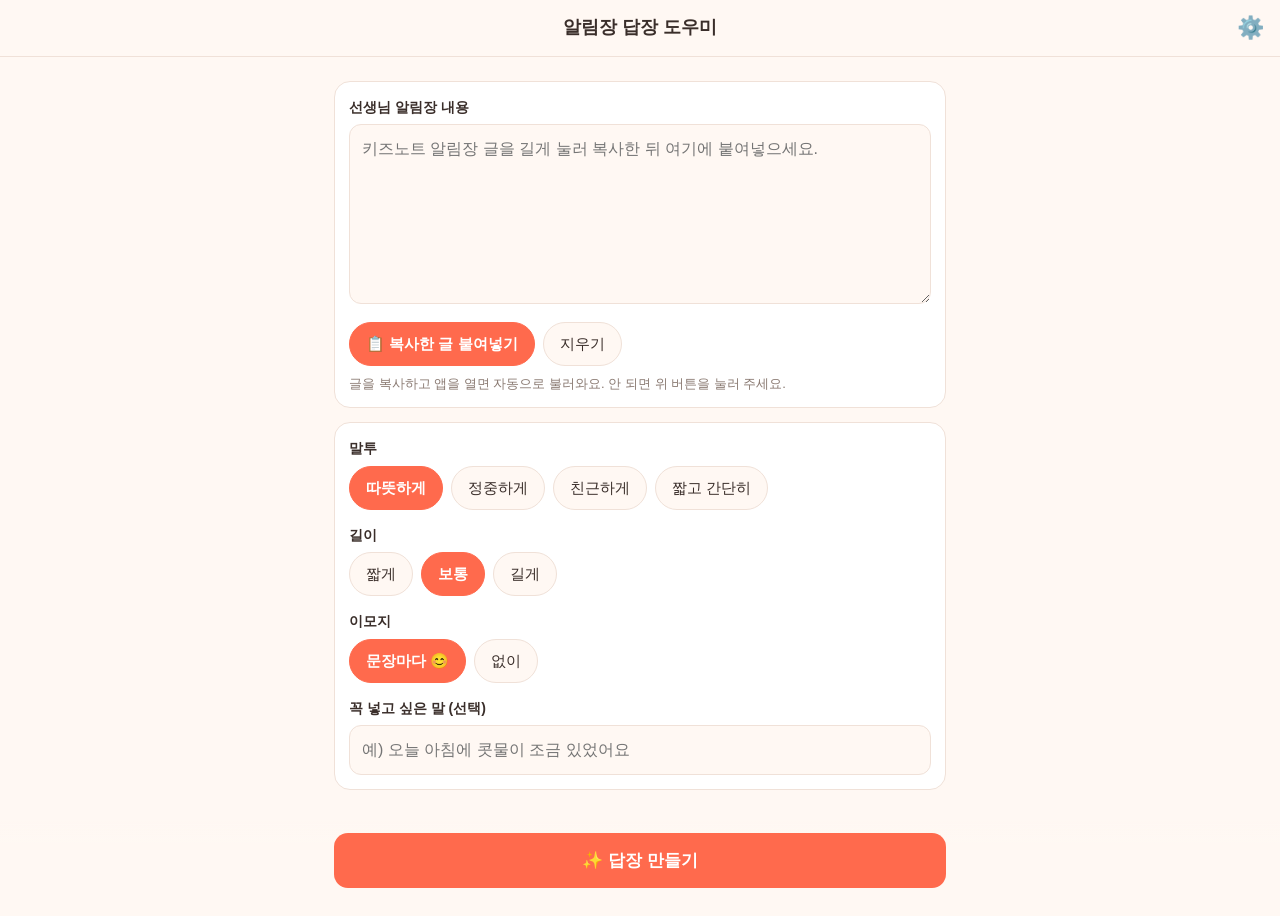
==== commit 55128646: "v1.1.0: 문장마다 핵심 단어 이모지 옵션 추가" ====
--- a/index.html
+++ b/index.html
@@ -57,6 +57,11 @@
         <button class="chip" data-v="1" type="button">짧게</button>
         <button class="chip on" data-v="2" type="button">보통</button>
         <button class="chip" data-v="3" type="button">길게</button>
+      </div>
+      <label class="t gap">이모지</label>
+      <div class="row" id="emojiRow">
+        <button class="chip on" data-v="1" type="button">문장마다 😊</button>
+        <button class="chip" data-v="0" type="button">없이</button>
       </div>
       <label class="t gap" for="memo">꼭 넣고 싶은 말 (선택)</label>
       <input type="text" id="memo" placeholder="예) 오늘 아침에 콧물이 조금 있었어요" autocomplete="off" enterkeyhint="done">
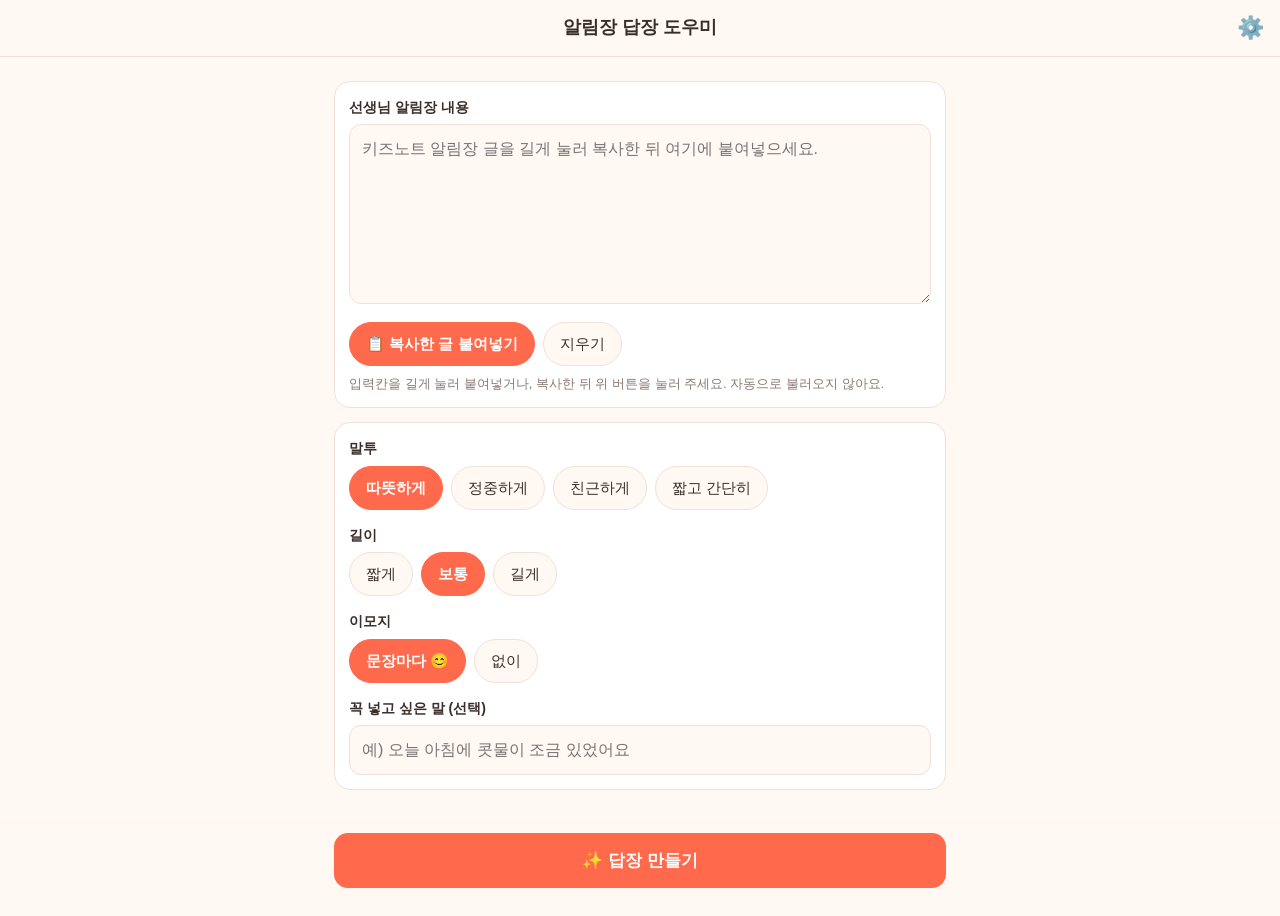
==== commit 41d6c8ae: "v1.1.1: 클립보드 자동 불러오기 제거, 수동 붙여넣기만" ====
--- a/index.html
+++ b/index.html
@@ -41,7 +41,7 @@
         <button class="chip on" id="pasteBtn" type="button">📋 복사한 글 붙여넣기</button>
         <button class="chip" id="clearBtn" type="button">지우기</button>
       </div>
-      <p class="tiny">글을 복사하고 앱을 열면 자동으로 불러와요. 안 되면 위 버튼을 눌러 주세요.</p>
+      <p class="tiny">입력칸을 길게 눌러 붙여넣거나, 복사한 뒤 위 버튼을 눌러 주세요. 자동으로 불러오지 않아요.</p>
     </div>
 
     <div class="card">
